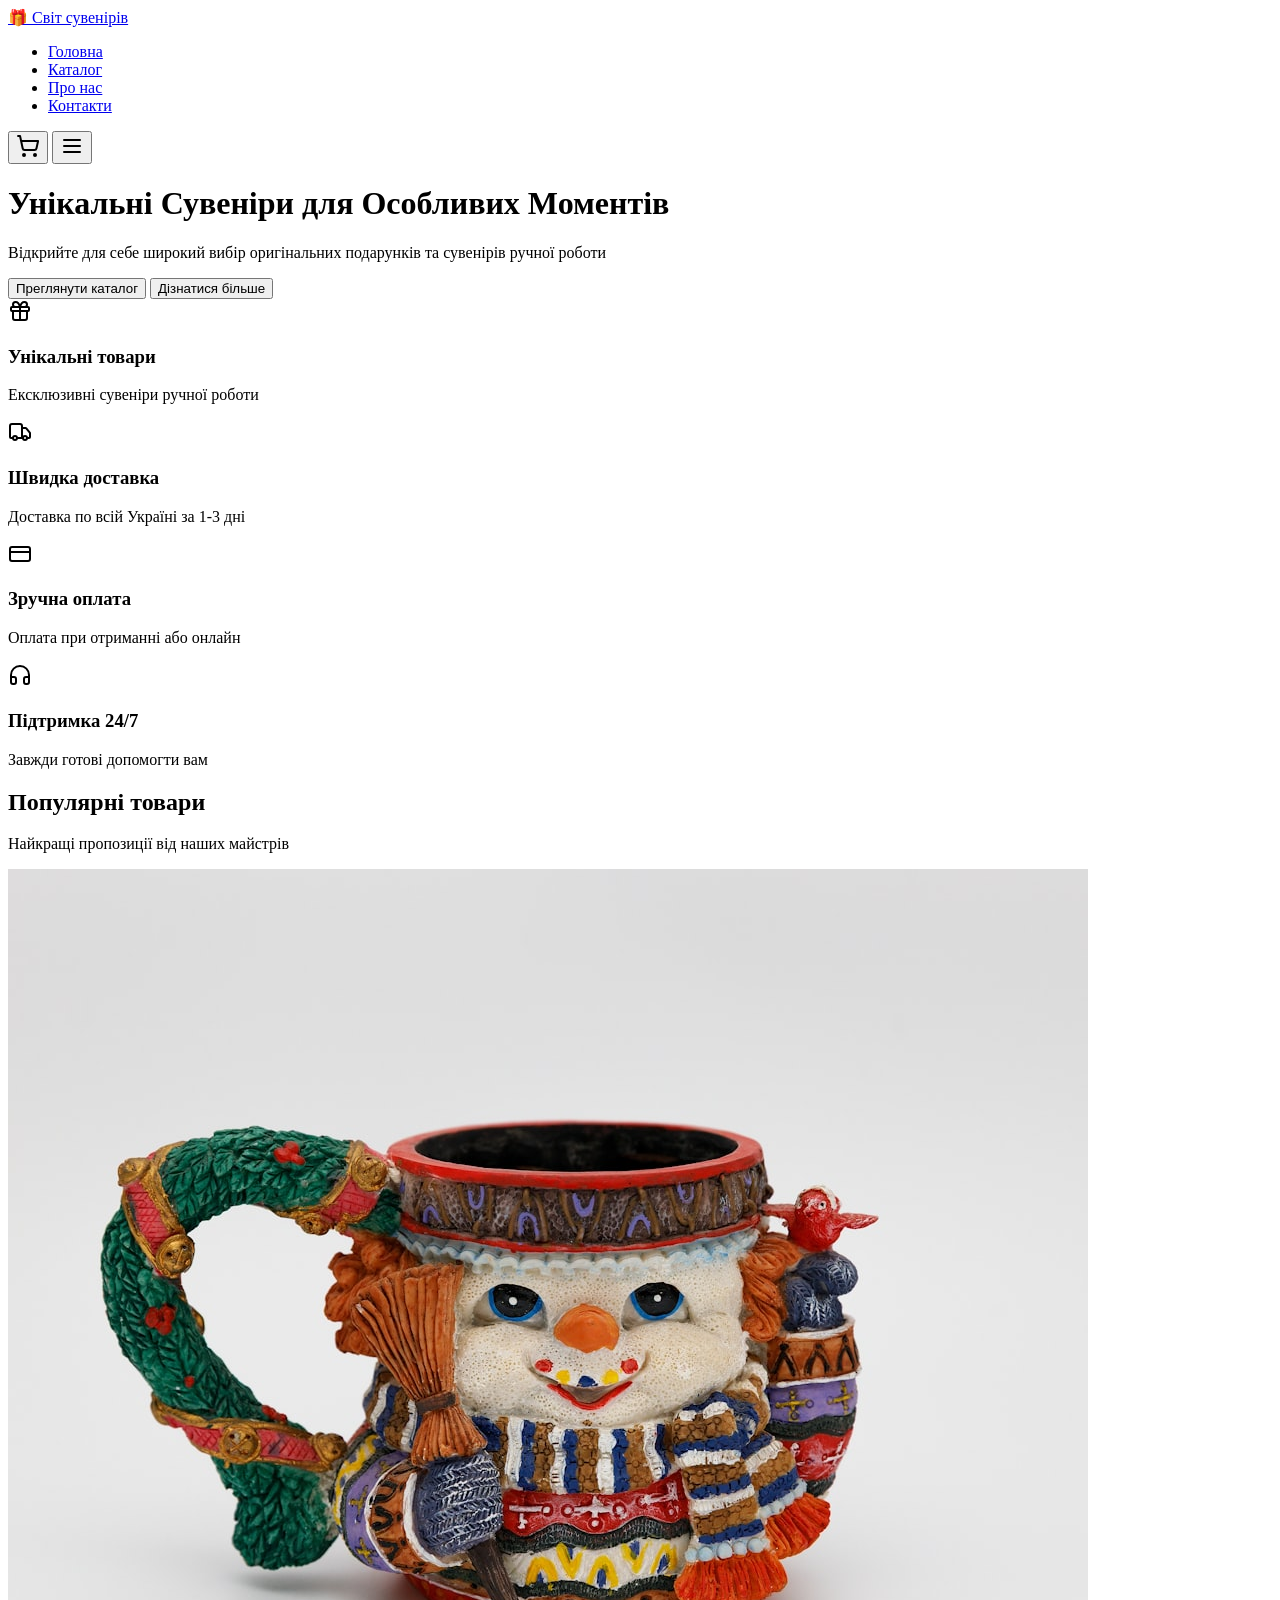
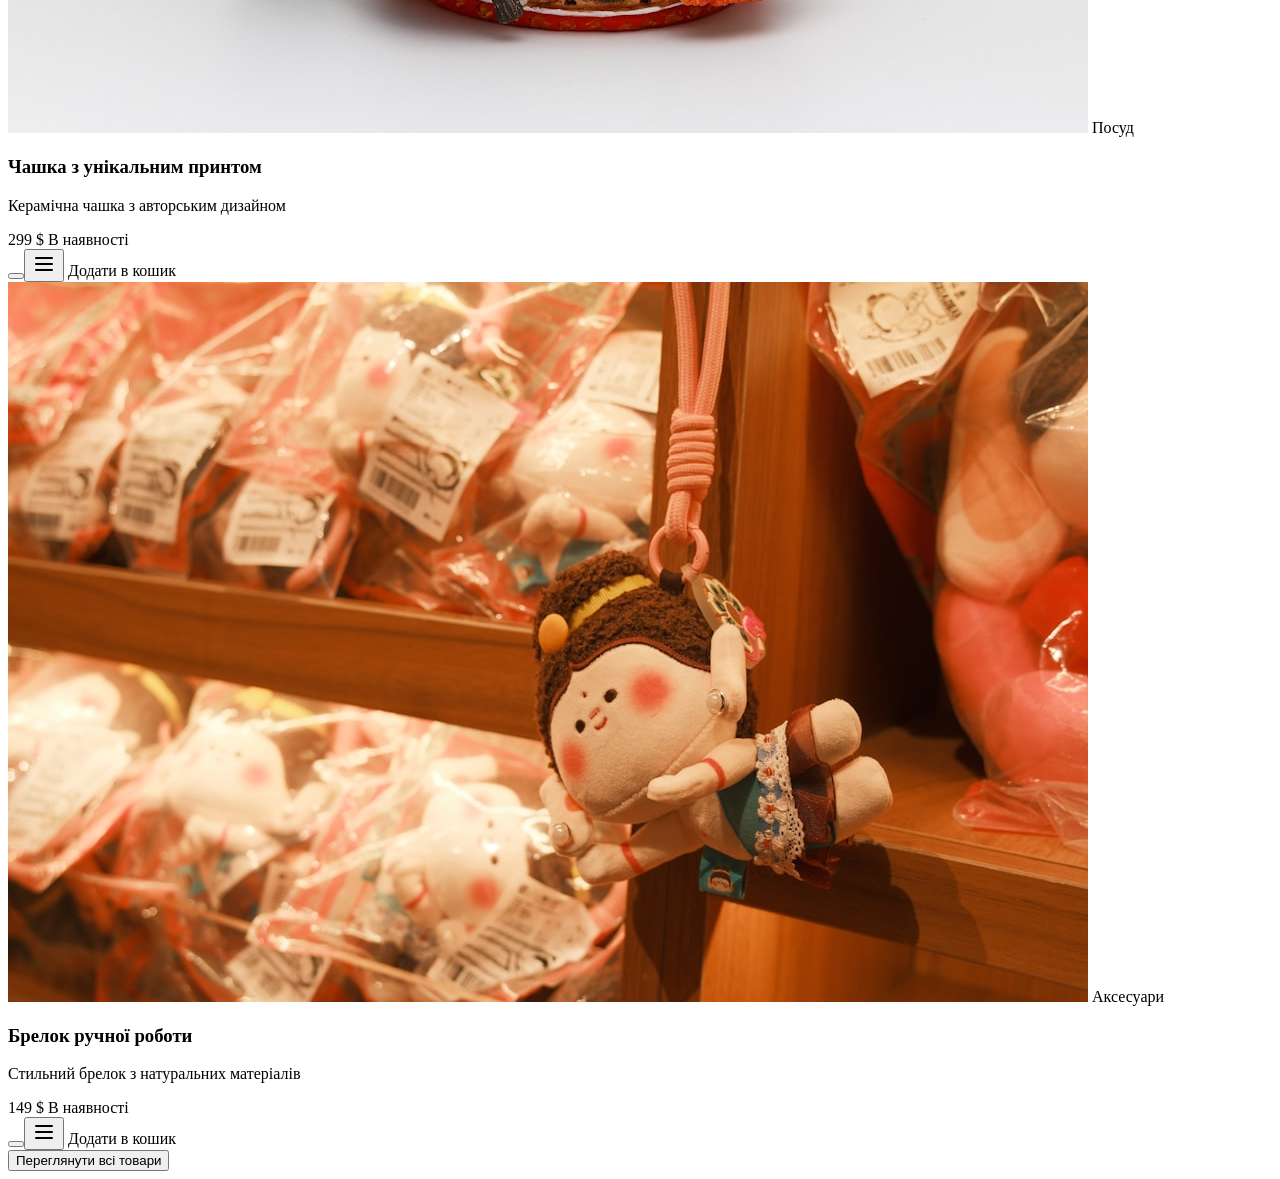
==== lesson 8/index.html @ 3c6c0dab "Add files via upload" ====
<!DOCTYPE html>
<html lang="en">
<head>
    <link rel="stylesheet" href="style/style.css">
    <meta charset="UTF-8">
    <title>Title</title>
</head>
<body>
<header class="header wrapper">
    <div class="header-top">
        <a href="#">
            <span class="logo-icon">🎁</span>
            <span class="logo-tittle">Світ сувенірів</span>
        </a>
    </div>
    <nav>
        <ul>
            <li><a href="#">Головна</a></li>
            <li><a href="#">Каталог</a></li>
            <li><a href="#">Про нас</a></li>
            <li><a href="#">Контакти</a></li>
        </ul>
    </nav>
    <div class="header-top-btn">
        <button><svg xmlns="http://www.w3.org/2000/svg" width="24" height="24" viewBox="0 0 24 24" fill="none" stroke="currentColor" stroke-width="2" stroke-linecap="round" stroke-linejoin="round" class="lucide lucide-shopping-cart h-5 w-5"><circle cx="8" cy="21" r="1"></circle><circle cx="19" cy="21" r="1"></circle><path d="M2.05 2.05h2l2.66 12.42a2 2 0 0 0 2 1.58h9.78a2 2 0 0 0 1.95-1.57l1.65-7.43H5.12"></path></svg></button>
        <button><svg xmlns="http://www.w3.org/2000/svg" width="24" height="24" viewBox="0 0 24 24" fill="none" stroke="currentColor" stroke-width="2" stroke-linecap="round" stroke-linejoin="round" class="lucide lucide-menu h-5 w-5"><line x1="4" x2="20" y1="12" y2="12"></line><line x1="4" x2="20" y1="6" y2="6"></line><line x1="4" x2="20" y1="18" y2="18"></line></svg></button>
    </div>
    <div class="header-bottom">
        <h1>Унікальні Сувеніри для Особливих Моментів</h1>
        <p>Відкрийте для себе широкий вибір оригінальних подарунків та сувенірів ручної роботи</p>
        <div class="header-bottom-btn">
            <button>Преглянути каталог</button>
            <button>Дізнатися більше</button>
        </div>
    </div>
    <main>
        <section class="advantages">
            <article>
                <svg xmlns="http://www.w3.org/2000/svg" width="24" height="24" viewBox="0 0 24 24" fill="none" stroke="currentColor" stroke-width="2" stroke-linecap="round" stroke-linejoin="round" class="lucide lucide-gift h-8 w-8 text-purple-600"><rect x="3" y="8" width="18" height="4" rx="1"></rect><path d="M12 8v13"></path><path d="M19 12v7a2 2 0 0 1-2 2H7a2 2 0 0 1-2-2v-7"></path><path d="M7.5 8a2.5 2.5 0 0 1 0-5A4.8 8 0 0 1 12 8a4.8 8 0 0 1 4.5-5 2.5 2.5 0 0 1 0 5"></path></svg>
                <h3>Унікальні товари</h3>
                <p>Ексклюзивні сувеніри ручної роботи</p>
            </article>
            <article>
                <svg xmlns="http://www.w3.org/2000/svg" width="24" height="24" viewBox="0 0 24 24" fill="none" stroke="currentColor" stroke-width="2" stroke-linecap="round" stroke-linejoin="round" class="lucide lucide-truck h-8 w-8 text-purple-600"><path d="M14 18V6a2 2 0 0 0-2-2H4a2 2 0 0 0-2 2v11a1 1 0 0 0 1 1h2"></path><path d="M15 18H9"></path><path d="M19 18h2a1 1 0 0 0 1-1v-3.65a1 1 0 0 0-.22-.624l-3.48-4.35A1 1 0 0 0 17.52 8H14"></path><circle cx="17" cy="18" r="2"></circle><circle cx="7" cy="18" r="2"></circle></svg>
                <h3>Швидка доставка</h3>
                <p>Доставка по всій Україні за 1-3 дні</p>
            </article>
            <article>
                <svg xmlns="http://www.w3.org/2000/svg" width="24" height="24" viewBox="0 0 24 24" fill="none" stroke="currentColor" stroke-width="2" stroke-linecap="round" stroke-linejoin="round" class="lucide lucide-credit-card h-8 w-8 text-purple-600"><rect width="20" height="14" x="2" y="5" rx="2"></rect><line x1="2" x2="22" y1="10" y2="10"></line></svg>
                <h3>Зручна оплата</h3>
                <p>Оплата при отриманні або онлайн</p>
            </article>
            <article>
                <svg xmlns="http://www.w3.org/2000/svg" width="24" height="24" viewBox="0 0 24 24" fill="none" stroke="currentColor" stroke-width="2" stroke-linecap="round" stroke-linejoin="round" class="lucide lucide-headphones h-8 w-8 text-purple-600"><path d="M3 14h3a2 2 0 0 1 2 2v3a2 2 0 0 1-2 2H5a2 2 0 0 1-2-2v-7a9 9 0 0 1 18 0v7a2 2 0 0 1-2 2h-1a2 2 0 0 1-2-2v-3a2 2 0 0 1 2-2h3"></path></svg>
                <h3>Підтримка 24/7</h3>
                <p>Завжди готові допомогти вам</p>
            </article>
        </section>
        <section class="catalog">
            <h2>Популярні товари</h2>
            <p>Найкращі пропозиції від наших майстрів</p>
            <div class="catalog-cards">
                <article class="card">
                    <img src="images/img1.jfif" alt="img1">
                    <span class="label">Посуд</span>
                    <h3>Чашка з унікальним принтом</h3>
                    <p>Керамічна чашка з авторським дизайном</p>
                    <div class="price">
                        <span class="cost">299 $</span>
                        <span class="instock">В наявності</span>
                    </div>
                    <button class="card-btn">
                        <button><svg xmlns="http://www.w3.org/2000/svg" width="24" height="24" viewBox="0 0 24 24" fill="none" stroke="currentColor" stroke-width="2" stroke-linecap="round" stroke-linejoin="round" class="lucide lucide-menu h-5 w-5"><line x1="4" x2="20" y1="12" y2="12"></line><line x1="4" x2="20" y1="6" y2="6"></line><line x1="4" x2="20" y1="18" y2="18"></line></svg></button>
                        <span>Додати в кошик</span>
                    </button>
                </article>
                <article class="card">
                    <img src="images/img2.jfif" alt="img1">
                    <span class="label">Аксесуари</span>
                    <h3>Брелок ручної роботи</h3>
                    <p>Стильний брелок з натуральних матеріалів</p>
                    <div class="price">
                        <span class="cost">149 $</span>
                        <span class="instock">В наявності</span>
                    </div>
                    <button class="card-btn">
                        <button><svg xmlns="http://www.w3.org/2000/svg" width="24" height="24" viewBox="0 0 24 24" fill="none" stroke="currentColor" stroke-width="2" stroke-linecap="round" stroke-linejoin="round" class="lucide lucide-menu h-5 w-5"><line x1="4" x2="20" y1="12" y2="12"></line><line x1="4" x2="20" y1="6" y2="6"></line><line x1="4" x2="20" y1="18" y2="18"></line></svg></button>
                        <span>Додати в кошик</span>
                    </button>
                </article>
            </div>
            <button>Переглянути всі товари</button>
        </section>
    </main>
</header>
</body>
</html>
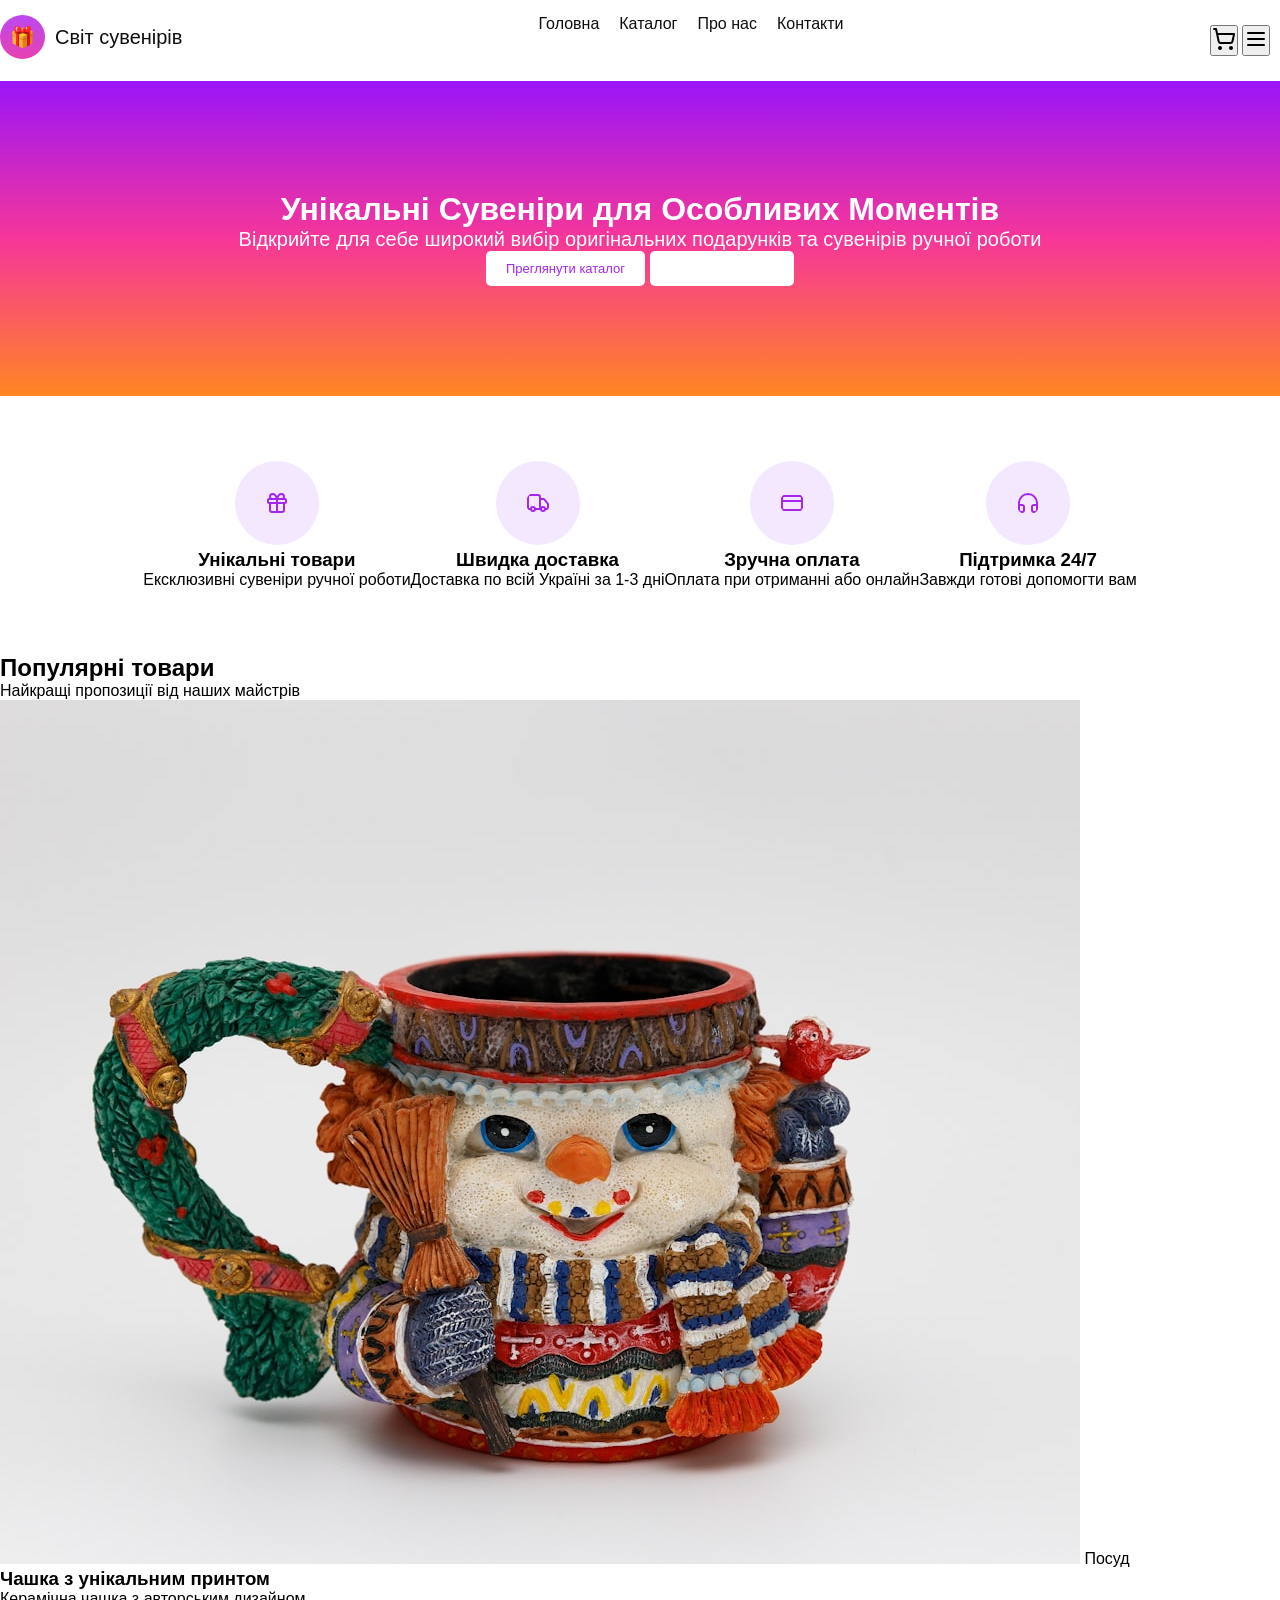
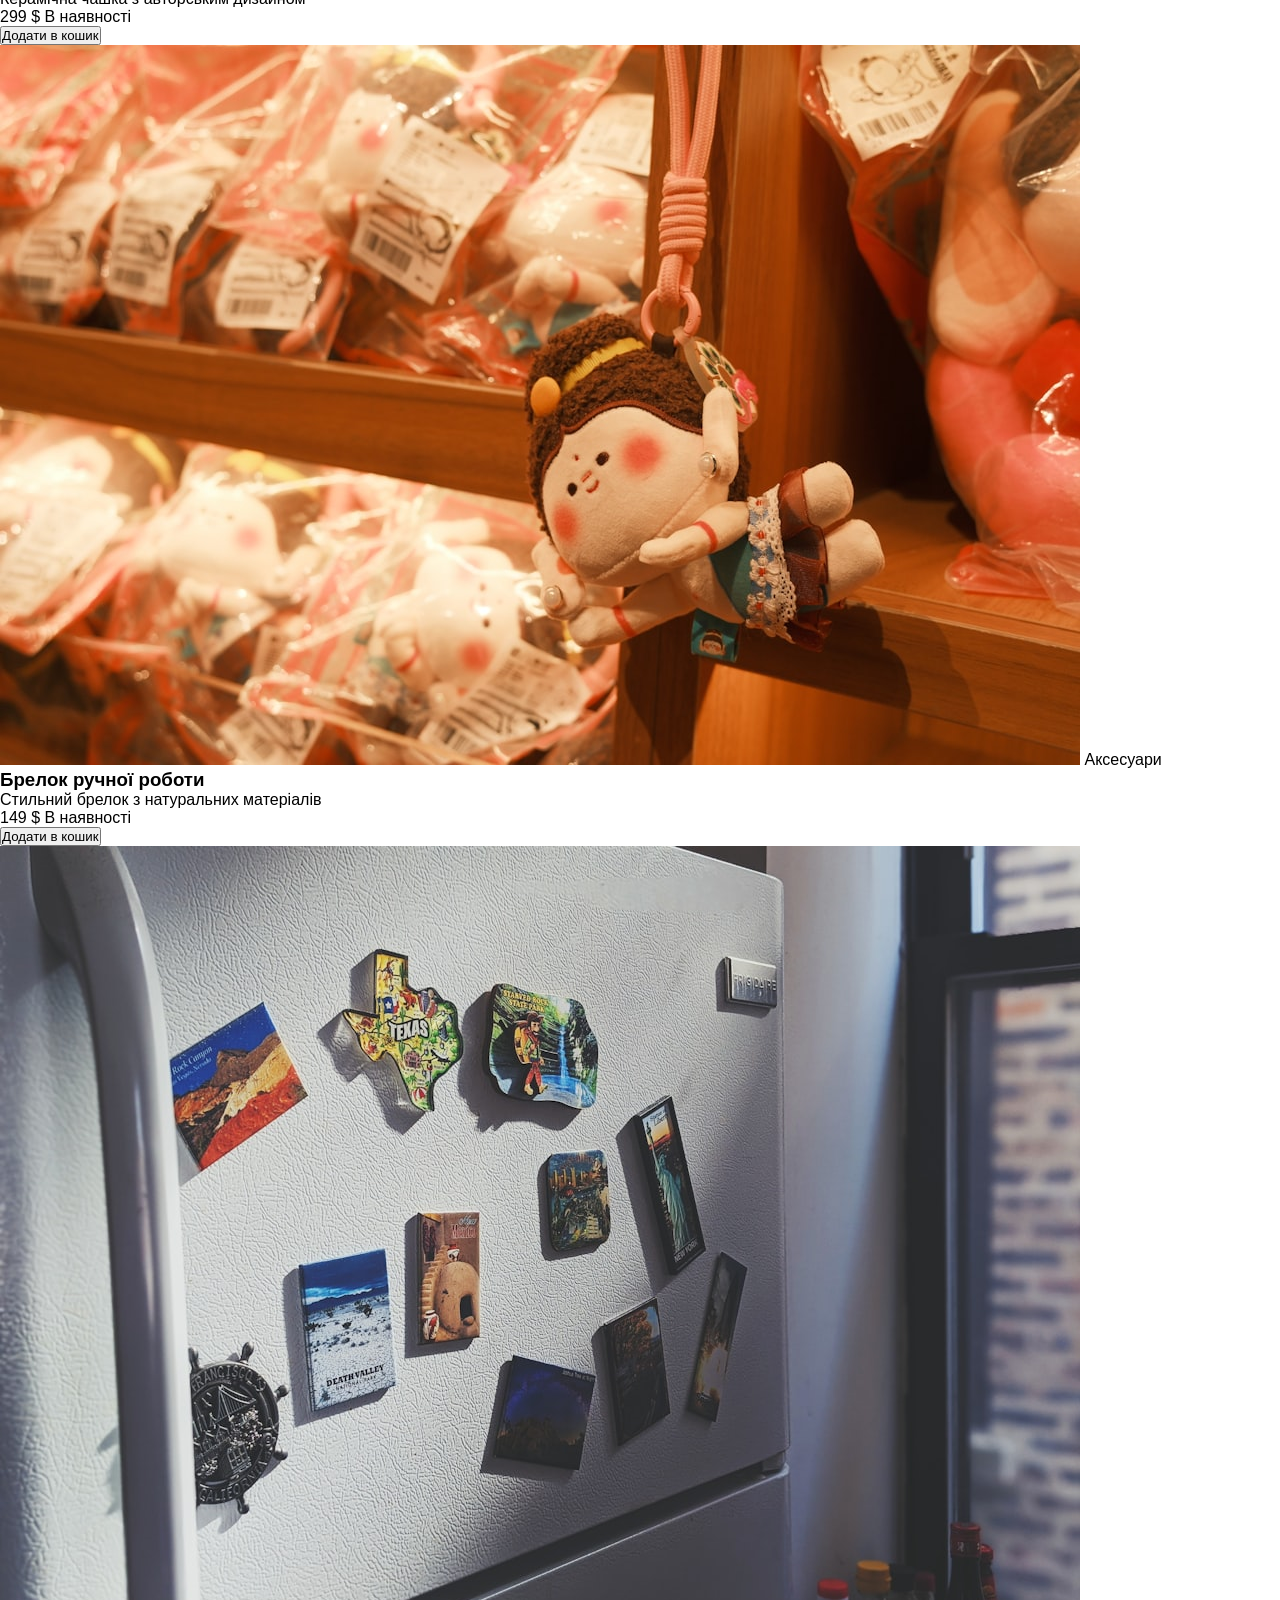
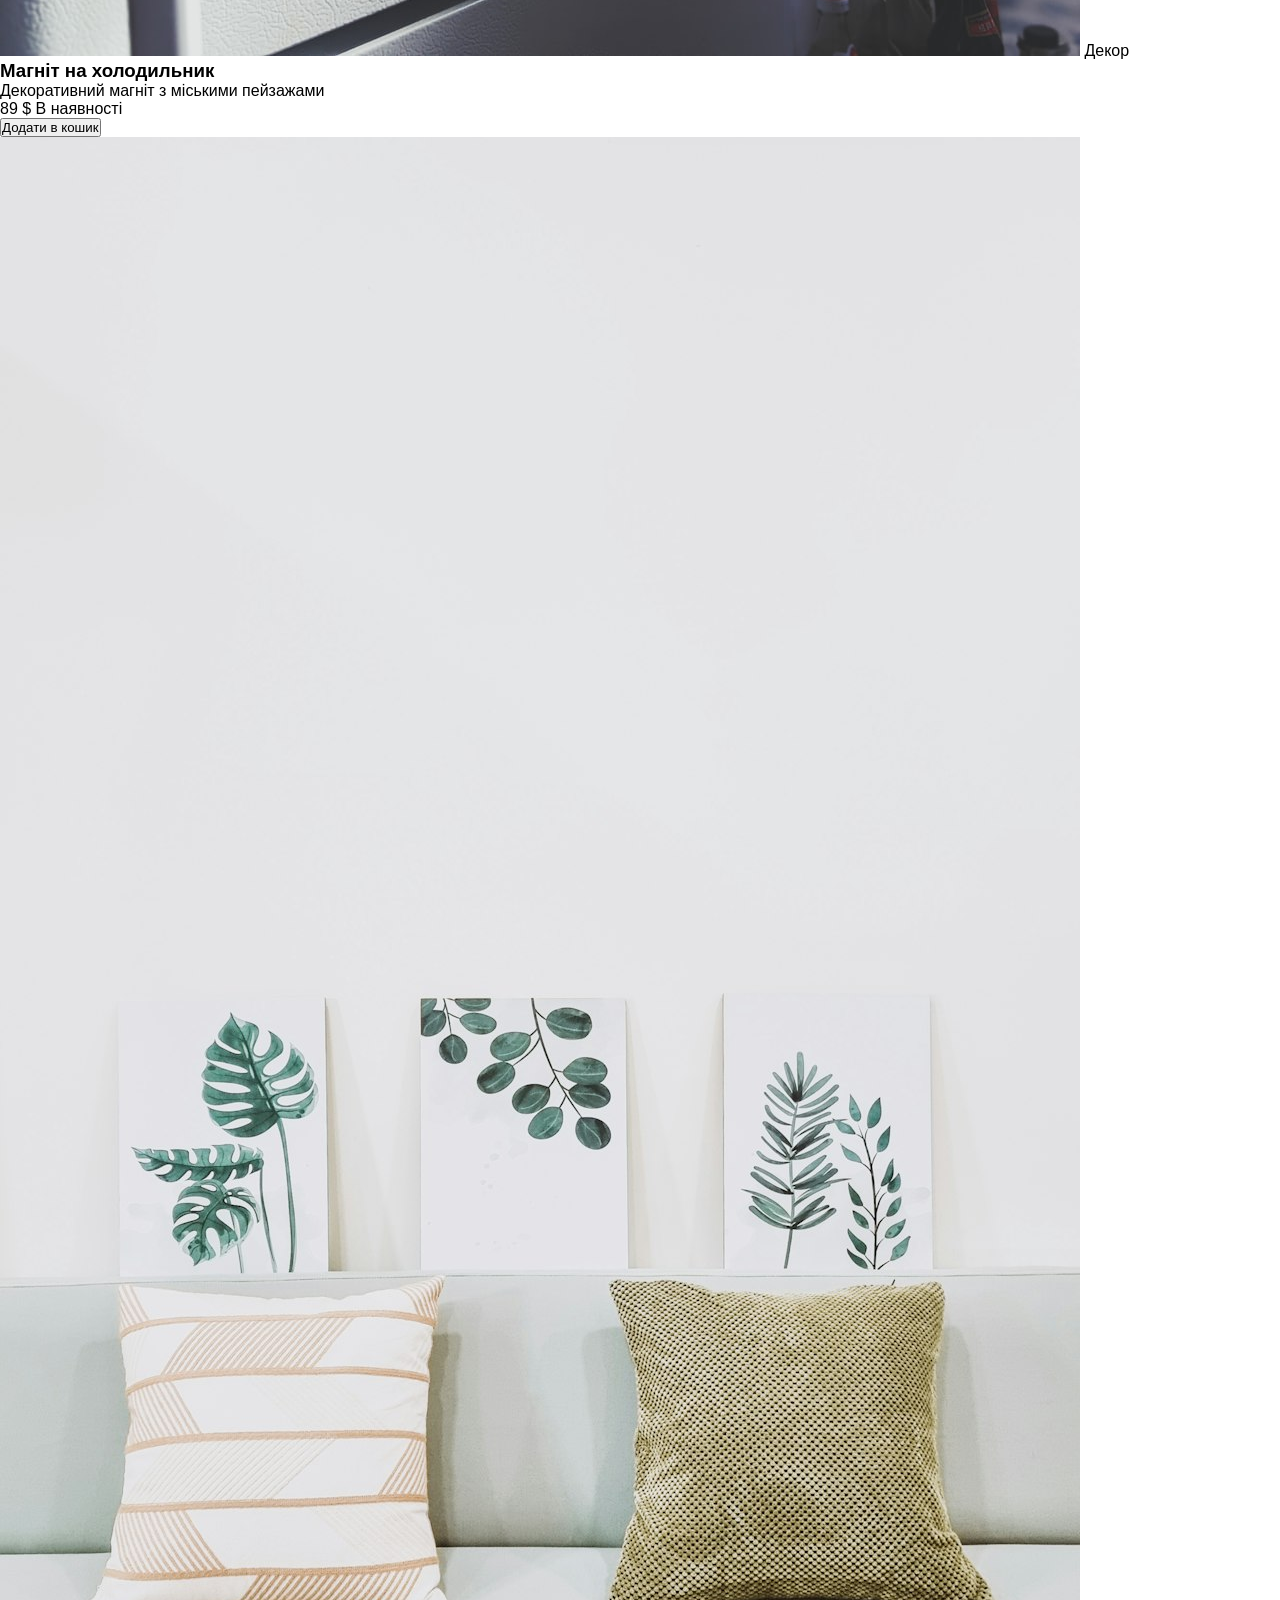
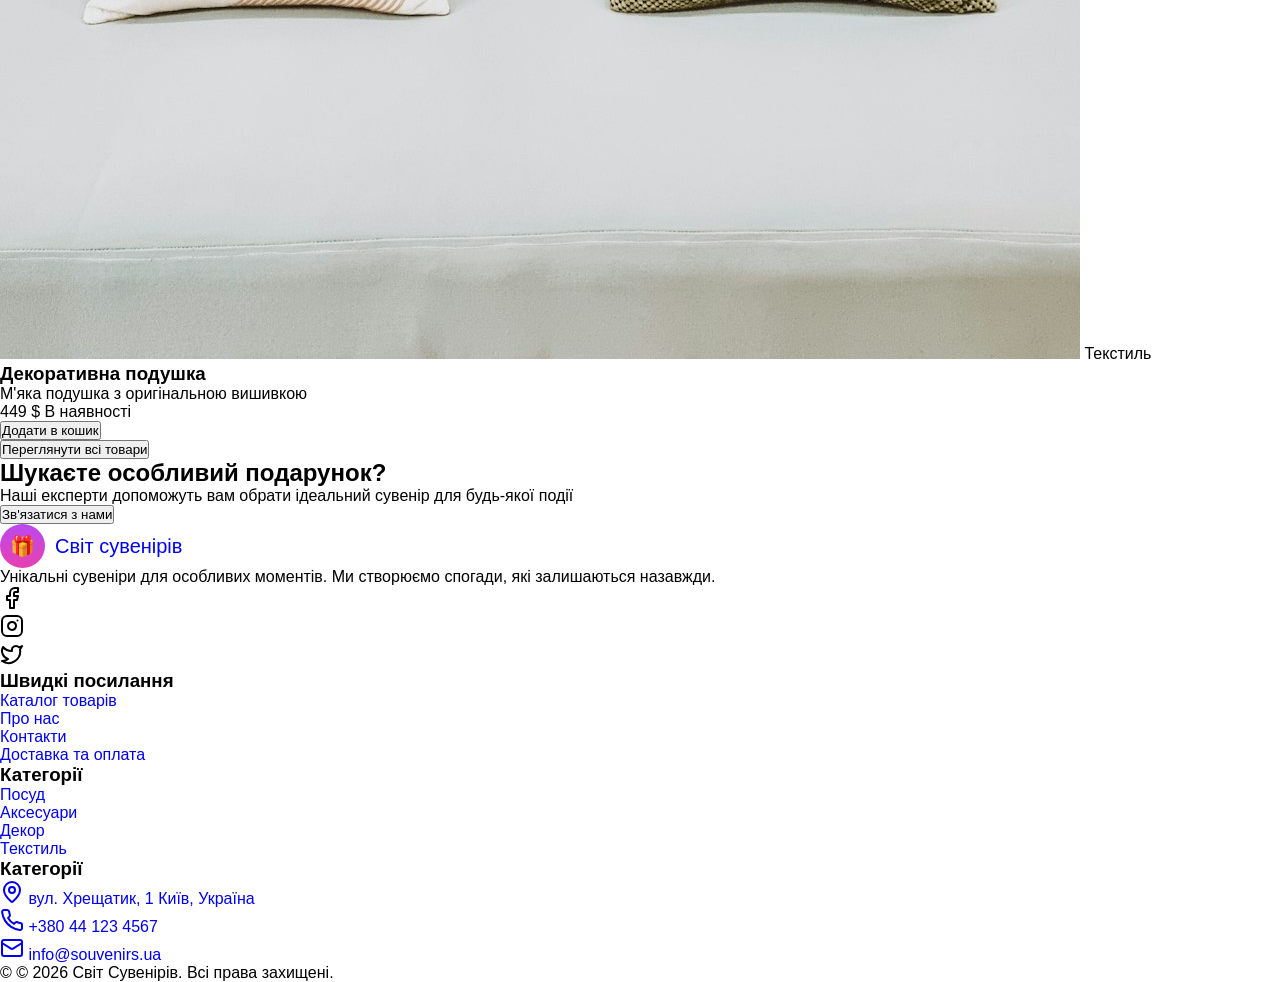
==== commit cc50f544: "Add files via upload" ====
--- a/lesson 8/index.html
+++ b/lesson 8/index.html
@@ -1,97 +1,186 @@
 <!DOCTYPE html>
 <html lang="en">
 <head>
-    <link rel="stylesheet" href="style/style.css">
+    <link href="style/style.css" rel="stylesheet" type="text/css">
     <meta charset="UTF-8">
     <title>Title</title>
 </head>
 <body>
-<header class="header wrapper">
-    <div class="header-top">
-        <a href="#">
-            <span class="logo-icon">🎁</span>
-            <span class="logo-tittle">Світ сувенірів</span>
-        </a>
-    </div>
-    <nav>
-        <ul>
-            <li><a href="#">Головна</a></li>
-            <li><a href="#">Каталог</a></li>
-            <li><a href="#">Про нас</a></li>
-            <li><a href="#">Контакти</a></li>
-        </ul>
-    </nav>
-    <div class="header-top-btn">
-        <button><svg xmlns="http://www.w3.org/2000/svg" width="24" height="24" viewBox="0 0 24 24" fill="none" stroke="currentColor" stroke-width="2" stroke-linecap="round" stroke-linejoin="round" class="lucide lucide-shopping-cart h-5 w-5"><circle cx="8" cy="21" r="1"></circle><circle cx="19" cy="21" r="1"></circle><path d="M2.05 2.05h2l2.66 12.42a2 2 0 0 0 2 1.58h9.78a2 2 0 0 0 1.95-1.57l1.65-7.43H5.12"></path></svg></button>
-        <button><svg xmlns="http://www.w3.org/2000/svg" width="24" height="24" viewBox="0 0 24 24" fill="none" stroke="currentColor" stroke-width="2" stroke-linecap="round" stroke-linejoin="round" class="lucide lucide-menu h-5 w-5"><line x1="4" x2="20" y1="12" y2="12"></line><line x1="4" x2="20" y1="6" y2="6"></line><line x1="4" x2="20" y1="18" y2="18"></line></svg></button>
+<header class="header">
+    <div class="header-top wrapper">
+        <div class="logo">
+            <a href="#">
+                <span class="logo-icon">🎁</span>
+                <span class="logo-tittle">Світ сувенірів</span>
+            </a>
+        </div>
+        <nav>
+            <ul>
+                <li><a href="#">Головна</a></li>
+                <li><a href="#">Каталог</a></li>
+                <li><a href="#">Про нас</a></li>
+                <li><a href="#">Контакти</a></li>
+            </ul>
+        </nav>
+        <div class="header-top-btn">
+            <button><svg xmlns="http://www.w3.org/2000/svg" width="24" height="24" viewBox="0 0 24 24" fill="none" stroke="currentColor" stroke-width="2" stroke-linecap="round" stroke-linejoin="round" class="lucide lucide-shopping-cart h-5 w-5"><circle cx="8" cy="21" r="1"></circle><circle cx="19" cy="21" r="1"></circle><path d="M2.05 2.05h2l2.66 12.42a2 2 0 0 0 2 1.58h9.78a2 2 0 0 0 1.95-1.57l1.65-7.43H5.12"></path></svg></button>
+            <button><svg xmlns="http://www.w3.org/2000/svg" width="24" height="24" viewBox="0 0 24 24" fill="none" stroke="currentColor" stroke-width="2" stroke-linecap="round" stroke-linejoin="round" class="lucide lucide-menu h-5 w-5"><line x1="4" x2="20" y1="12" y2="12"></line><line x1="4" x2="20" y1="6" y2="6"></line><line x1="4" x2="20" y1="18" y2="18"></line></svg></button>
+        </div>
     </div>
     <div class="header-bottom">
         <h1>Унікальні Сувеніри для Особливих Моментів</h1>
         <p>Відкрийте для себе широкий вибір оригінальних подарунків та сувенірів ручної роботи</p>
         <div class="header-bottom-btn">
             <button>Преглянути каталог</button>
-            <button>Дізнатися більше</button>
+            <button id="btn-hover">Дізнатися більше</button>
         </div>
     </div>
-    <main>
-        <section class="advantages">
-            <article>
-                <svg xmlns="http://www.w3.org/2000/svg" width="24" height="24" viewBox="0 0 24 24" fill="none" stroke="currentColor" stroke-width="2" stroke-linecap="round" stroke-linejoin="round" class="lucide lucide-gift h-8 w-8 text-purple-600"><rect x="3" y="8" width="18" height="4" rx="1"></rect><path d="M12 8v13"></path><path d="M19 12v7a2 2 0 0 1-2 2H7a2 2 0 0 1-2-2v-7"></path><path d="M7.5 8a2.5 2.5 0 0 1 0-5A4.8 8 0 0 1 12 8a4.8 8 0 0 1 4.5-5 2.5 2.5 0 0 1 0 5"></path></svg>
-                <h3>Унікальні товари</h3>
-                <p>Ексклюзивні сувеніри ручної роботи</p>
+</header>
+<main>
+    <section class="advantages">
+        <article>
+            <svg xmlns="http://www.w3.org/2000/svg" width="24" height="24" viewBox="0 0 24 24" fill="none" stroke="currentColor" stroke-width="2" stroke-linecap="round" stroke-linejoin="round" class="lucide lucide-gift h-8 w-8 text-purple-600"><rect x="3" y="8" width="18" height="4" rx="1"></rect><path d="M12 8v13"></path><path d="M19 12v7a2 2 0 0 1-2 2H7a2 2 0 0 1-2-2v-7"></path><path d="M7.5 8a2.5 2.5 0 0 1 0-5A4.8 8 0 0 1 12 8a4.8 8 0 0 1 4.5-5 2.5 2.5 0 0 1 0 5"></path></svg>
+            <h3>Унікальні товари</h3>
+            <p>Ексклюзивні сувеніри ручної роботи</p>
+        </article>
+        <article>
+            <svg xmlns="http://www.w3.org/2000/svg" width="24" height="24" viewBox="0 0 24 24" fill="none" stroke="currentColor" stroke-width="2" stroke-linecap="round" stroke-linejoin="round" class="lucide lucide-truck h-8 w-8 text-purple-600"><path d="M14 18V6a2 2 0 0 0-2-2H4a2 2 0 0 0-2 2v11a1 1 0 0 0 1 1h2"></path><path d="M15 18H9"></path><path d="M19 18h2a1 1 0 0 0 1-1v-3.65a1 1 0 0 0-.22-.624l-3.48-4.35A1 1 0 0 0 17.52 8H14"></path><circle cx="17" cy="18" r="2"></circle><circle cx="7" cy="18" r="2"></circle></svg>
+            <h3>Швидка доставка</h3>
+            <p>Доставка по всій Україні за 1-3 дні</p>
+        </article>
+        <article>
+            <svg xmlns="http://www.w3.org/2000/svg" width="24" height="24" viewBox="0 0 24 24" fill="none" stroke="currentColor" stroke-width="2" stroke-linecap="round" stroke-linejoin="round" class="lucide lucide-credit-card h-8 w-8 text-purple-600"><rect width="20" height="14" x="2" y="5" rx="2"></rect><line x1="2" x2="22" y1="10" y2="10"></line></svg>
+            <h3>Зручна оплата</h3>
+            <p>Оплата при отриманні або онлайн</p>
+        </article>
+        <article>
+            <svg xmlns="http://www.w3.org/2000/svg" width="24" height="24" viewBox="0 0 24 24" fill="none" stroke="currentColor" stroke-width="2" stroke-linecap="round" stroke-linejoin="round" class="lucide lucide-headphones h-8 w-8 text-purple-600"><path d="M3 14h3a2 2 0 0 1 2 2v3a2 2 0 0 1-2 2H5a2 2 0 0 1-2-2v-7a9 9 0 0 1 18 0v7a2 2 0 0 1-2 2h-1a2 2 0 0 1-2-2v-3a2 2 0 0 1 2-2h3"></path></svg>
+            <h3>Підтримка 24/7</h3>
+            <p>Завжди готові допомогти вам</p>
+        </article>
+    </section>
+    <section class="catalog">
+        <h2>Популярні товари</h2>
+        <p>Найкращі пропозиції від наших майстрів</p>
+        <div class="catalog-cards">
+            <article class="card">
+                <img src="images/img1.jfif" alt="img1">
+                <span class="label">Посуд</span>
+                <h3>Чашка з унікальним принтом</h3>
+                <p>Керамічна чашка з авторським дизайном</p>
+                <div class="price">
+                    <span class="cost">299 $</span>
+                    <span class="instock">В наявності</span>
+                </div>
+                <button class="card-btn">
+                    <span>Додати в кошик</span>
+                </button>
             </article>
-            <article>
-                <svg xmlns="http://www.w3.org/2000/svg" width="24" height="24" viewBox="0 0 24 24" fill="none" stroke="currentColor" stroke-width="2" stroke-linecap="round" stroke-linejoin="round" class="lucide lucide-truck h-8 w-8 text-purple-600"><path d="M14 18V6a2 2 0 0 0-2-2H4a2 2 0 0 0-2 2v11a1 1 0 0 0 1 1h2"></path><path d="M15 18H9"></path><path d="M19 18h2a1 1 0 0 0 1-1v-3.65a1 1 0 0 0-.22-.624l-3.48-4.35A1 1 0 0 0 17.52 8H14"></path><circle cx="17" cy="18" r="2"></circle><circle cx="7" cy="18" r="2"></circle></svg>
-                <h3>Швидка доставка</h3>
-                <p>Доставка по всій Україні за 1-3 дні</p>
+            <article class="card">
+                <img src="images/img2.jfif" alt="img1">
+                <span class="label">Аксесуари</span>
+                <h3>Брелок ручної роботи</h3>
+                <p>Стильний брелок з натуральних матеріалів</p>
+                <div class="price">
+                    <span class="cost">149 $</span>
+                    <span class="instock">В наявності</span>
+                </div>
+                <button class="card-btn">
+                    <span>Додати в кошик</span>
+                </button>
             </article>
-            <article>
-                <svg xmlns="http://www.w3.org/2000/svg" width="24" height="24" viewBox="0 0 24 24" fill="none" stroke="currentColor" stroke-width="2" stroke-linecap="round" stroke-linejoin="round" class="lucide lucide-credit-card h-8 w-8 text-purple-600"><rect width="20" height="14" x="2" y="5" rx="2"></rect><line x1="2" x2="22" y1="10" y2="10"></line></svg>
-                <h3>Зручна оплата</h3>
-                <p>Оплата при отриманні або онлайн</p>
+            <article class="card">
+                <img src="images/img3.jfif" alt="img1">
+                <span class="label">Декор</span>
+                <h3>Магніт на холодильник</h3>
+                <p>Декоративний магніт з міськими пейзажами</p>
+                <div class="price">
+                    <span class="cost">89 $</span>
+                    <span class="instock">В наявності</span>
+                </div>
+                <button class="card-btn">
+                    <span>Додати в кошик</span>
+                </button>
             </article>
-            <article>
-                <svg xmlns="http://www.w3.org/2000/svg" width="24" height="24" viewBox="0 0 24 24" fill="none" stroke="currentColor" stroke-width="2" stroke-linecap="round" stroke-linejoin="round" class="lucide lucide-headphones h-8 w-8 text-purple-600"><path d="M3 14h3a2 2 0 0 1 2 2v3a2 2 0 0 1-2 2H5a2 2 0 0 1-2-2v-7a9 9 0 0 1 18 0v7a2 2 0 0 1-2 2h-1a2 2 0 0 1-2-2v-3a2 2 0 0 1 2-2h3"></path></svg>
-                <h3>Підтримка 24/7</h3>
-                <p>Завжди готові допомогти вам</p>
+            <article class="card">
+                <img src="images/img4.jfif" alt="img1">
+                <span class="label">Текстиль</span>
+                <h3>Декоративна подушка</h3>
+                <p>М'яка подушка з оригінальною вишивкою</p>
+                <div class="price">
+                    <span class="cost">449 $</span>
+                    <span class="instock">В наявності</span>
+                </div>
+                <button class="card-btn">
+                    <span>Додати в кошик</span>
+                </button>
             </article>
-        </section>
-        <section class="catalog">
-            <h2>Популярні товари</h2>
-            <p>Найкращі пропозиції від наших майстрів</p>
-            <div class="catalog-cards">
-                <article class="card">
-                    <img src="images/img1.jfif" alt="img1">
-                    <span class="label">Посуд</span>
-                    <h3>Чашка з унікальним принтом</h3>
-                    <p>Керамічна чашка з авторським дизайном</p>
-                    <div class="price">
-                        <span class="cost">299 $</span>
-                        <span class="instock">В наявності</span>
-                    </div>
-                    <button class="card-btn">
-                        <button><svg xmlns="http://www.w3.org/2000/svg" width="24" height="24" viewBox="0 0 24 24" fill="none" stroke="currentColor" stroke-width="2" stroke-linecap="round" stroke-linejoin="round" class="lucide lucide-menu h-5 w-5"><line x1="4" x2="20" y1="12" y2="12"></line><line x1="4" x2="20" y1="6" y2="6"></line><line x1="4" x2="20" y1="18" y2="18"></line></svg></button>
-                        <span>Додати в кошик</span>
-                    </button>
-                </article>
-                <article class="card">
-                    <img src="images/img2.jfif" alt="img1">
-                    <span class="label">Аксесуари</span>
-                    <h3>Брелок ручної роботи</h3>
-                    <p>Стильний брелок з натуральних матеріалів</p>
-                    <div class="price">
-                        <span class="cost">149 $</span>
-                        <span class="instock">В наявності</span>
-                    </div>
-                    <button class="card-btn">
-                        <button><svg xmlns="http://www.w3.org/2000/svg" width="24" height="24" viewBox="0 0 24 24" fill="none" stroke="currentColor" stroke-width="2" stroke-linecap="round" stroke-linejoin="round" class="lucide lucide-menu h-5 w-5"><line x1="4" x2="20" y1="12" y2="12"></line><line x1="4" x2="20" y1="6" y2="6"></line><line x1="4" x2="20" y1="18" y2="18"></line></svg></button>
-                        <span>Додати в кошик</span>
-                    </button>
-                </article>
+        </div>
+        <button>Переглянути всі товари</button>
+    </section>
+    <section class="send">
+        <h2>Шукаєте особливий подарунок?</h2>
+        <p>Наші експерти допоможуть вам обрати ідеальний сувенір для будь-якої події</p>
+        <button>Зв'язатися з нами</button>
+    </section>
+</main>
+<footer>
+    <div class="footer-top">
+        <article class="column">
+            <div class="logo">
+                <a href="#">
+                    <span class="logo-icon">🎁</span>
+                    <span class="logo-tittle">Світ сувенірів</span>
+                </a>
             </div>
-            <button>Переглянути всі товари</button>
-        </section>
-    </main>
-</header>
+            <p>Унікальні сувеніри для особливих моментів. Ми створюємо спогади, які залишаються назавжди.</p>
+            <div class="footer-social">
+                <ul>
+                    <li><svg xmlns="http://www.w3.org/2000/svg" width="24" height="24" viewBox="0 0 24 24" fill="none" stroke="currentColor" stroke-width="2" stroke-linecap="round" stroke-linejoin="round" class="lucide lucide-facebook h-5 w-5"><path d="M18 2h-3a5 5 0 0 0-5 5v3H7v4h3v8h4v-8h3l1-4h-4V7a1 1 0 0 1 1-1h3z"></path></svg></li>
+                    <li><svg xmlns="http://www.w3.org/2000/svg" width="24" height="24" viewBox="0 0 24 24" fill="none" stroke="currentColor" stroke-width="2" stroke-linecap="round" stroke-linejoin="round" class="lucide lucide-instagram h-5 w-5"><rect width="20" height="20" x="2" y="2" rx="5" ry="5"></rect><path d="M16 11.37A4 4 0 1 1 12.63 8 4 4 0 0 1 16 11.37z"></path><line x1="17.5" x2="17.51" y1="6.5" y2="6.5"></line></svg></li>
+                    <li><svg xmlns="http://www.w3.org/2000/svg" width="24" height="24" viewBox="0 0 24 24" fill="none" stroke="currentColor" stroke-width="2" stroke-linecap="round" stroke-linejoin="round" class="lucide lucide-twitter h-5 w-5"><path d="M22 4s-.7 2.1-2 3.4c1.6 10-9.4 17.3-18 11.6 2.2.1 4.4-.6 6-2C3 15.5.5 9.6 3 5c2.2 2.6 5.6 4.1 9 4-.9-4.2 4-6.6 7-3.8 1.1 0 3-1.2 3-1.2z"></path></svg></li>
+                </ul>
+            </div>
+        </article>
+        <article class="column">
+            <h3>Швидкі посилання</h3>
+            <ul>
+                <li><a href="#">Каталог товарів</a></li>
+                <li><a href="#">Про нас</a></li>
+                <li><a href="#">Контакти</a></li>
+                <li><a href="#">Доставка та оплата</a></li>
+            </ul>
+        </article>
+        <article class="column">
+            <h3>Категорії</h3>
+            <ul>
+                <li><a href="#">Посуд</a></li>
+                <li><a href="#">Аксесуари</a></li>
+                <li><a href="#">Декор</a></li>
+                <li><a href="#">Текстиль</a></li>
+            </ul>
+        </article>
+        <article class="column">
+            <h3>Категорії</h3>
+            <ul>
+                <li><a href="#">
+                    <span><svg xmlns="http://www.w3.org/2000/svg" width="24" height="24" viewBox="0 0 24 24" fill="none" stroke="currentColor" stroke-width="2" stroke-linecap="round" stroke-linejoin="round" class="lucide lucide-map-pin h-5 w-5 flex-shrink-0 mt-0.5"><path d="M20 10c0 4.993-5.539 10.193-7.399 11.799a1 1 0 0 1-1.202 0C9.539 20.193 4 14.993 4 10a8 8 0 0 1 16 0"></path><circle cx="12" cy="10" r="3"></circle></svg></span>
+                    <span>вул. Хрещатик, 1 Київ, Україна</span>
+                </a></li>
+                <li><a href="tel:+380 44 123 4567">
+                    <span><svg xmlns="http://www.w3.org/2000/svg" width="24" height="24" viewBox="0 0 24 24" fill="none" stroke="currentColor" stroke-width="2" stroke-linecap="round" stroke-linejoin="round" class="lucide lucide-phone h-5 w-5 flex-shrink-0"><path d="M22 16.92v3a2 2 0 0 1-2.18 2 19.79 19.79 0 0 1-8.63-3.07 19.5 19.5 0 0 1-6-6 19.79 19.79 0 0 1-3.07-8.67A2 2 0 0 1 4.11 2h3a2 2 0 0 1 2 1.72 12.84 12.84 0 0 0 .7 2.81 2 2 0 0 1-.45 2.11L8.09 9.91a16 16 0 0 0 6 6l1.27-1.27a2 2 0 0 1 2.11-.45 12.84 12.84 0 0 0 2.81.7A2 2 0 0 1 22 16.92z"></path></svg></span>
+                    <span>+380 44 123 4567</span>
+                </a></li>
+                <li><a href="#">
+                    <span><svg xmlns="http://www.w3.org/2000/svg" width="24" height="24" viewBox="0 0 24 24" fill="none" stroke="currentColor" stroke-width="2" stroke-linecap="round" stroke-linejoin="round" class="lucide lucide-mail h-5 w-5 flex-shrink-0"><rect width="20" height="16" x="2" y="4" rx="2"></rect><path d="m22 7-8.97 5.7a1.94 1.94 0 0 1-2.06 0L2 7"></path></svg></span>
+                    <span>info@souvenirs.ua</span>
+                </a></li>
+            </ul>
+        </article>
+    </div>
+    <div class="footer-bottom">
+        <p>&copy; © 2026 Світ Сувенірів. Всі права захищені.</p>
+    </div>
+</footer>
 </body>
 </html>
--- a/lesson 8/style/style.css
+++ b/lesson 8/style/style.css
@@ -0,0 +1,106 @@
+*{
+    list-style: none;
+    margin: 0;
+    padding: 0;
+    text-decoration: none;
+    font-family: 'Segoe UI', Tahoma, Geneva, Verdana, sans-serif;
+}
+
+.wrapper{
+    max-width: 1400px;
+    margin: 0 auto;
+}
+
+.header-top{
+    display: flex;
+    justify-content: space-between;
+    padding: 15px 0;
+}
+
+header a{
+    color: #0f0f0f;
+}
+
+.logo a{
+    display: flex;
+    align-items: center;
+    column-gap: 10px;
+    font-size: 20px;
+}
+
+.logo-icon{
+    background: linear-gradient(#ba49f0, #e840b0);
+    padding: 10px;
+    border-radius: 50%;
+}
+
+.logo-tittle{
+    font-weight: 400;
+}
+
+nav ul{
+    display: flex;
+    column-gap: 20px;
+}
+
+nav ul li a:hover{
+    color: #ba49f0;
+}
+
+.header-top-btn{
+    border: none;
+    padding: 10px;
+    background: transparent;
+    border-radius: 5px;
+}
+
+.header-bottom{
+    display: flex;
+    flex-direction: column;
+    align-items: center;
+    padding: 110px 0;
+    color: #ffffff;
+    background: linear-gradient(#9a15f9, #f63699, #ff8623);
+}
+
+.header-bottom p{
+    font-size: 20px;
+    width: 770%;
+    text-align: center;
+    font-weight: 400;
+}
+
+.header-bottom-btn button{
+    border: none;
+    background: #fff;
+    padding: 10px 20px;
+    border-radius: 5px;
+    font-size: 13px;
+    color: #a527ed;
+    font-weight: 500;
+}
+
+#btn-hover{
+    color: transparent;
+}
+
+#btn-hover:hover{
+    background: transparent;
+    outline: 1px solid #fff;
+    color: #0f0f0f;
+}
+
+.advantages{
+    display: flex;
+    justify-content: center;
+    padding: 65px 0;
+    text-align: center;
+}
+
+.advantages article svg{
+    background: #f4e8ff;
+    padding: 30px;
+    border-radius: 50%;
+    color: #a527ed;
+}
+
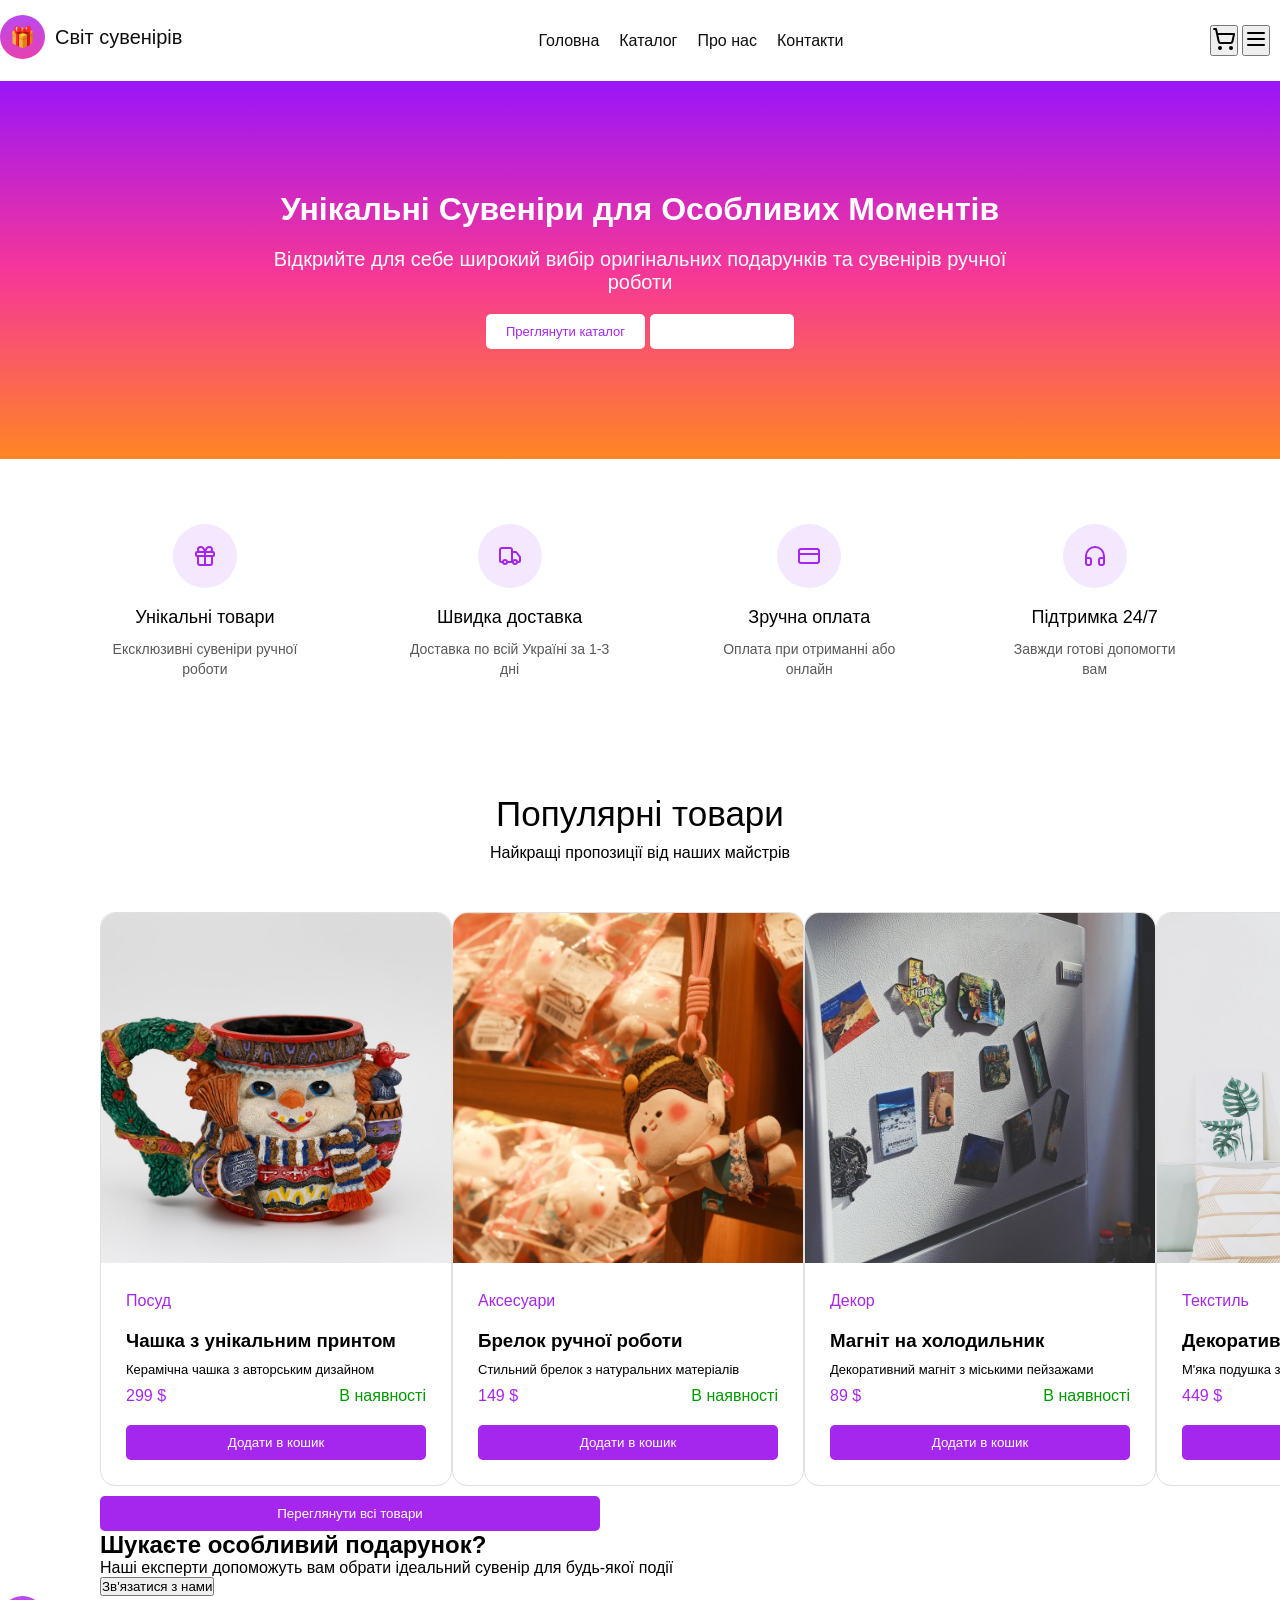
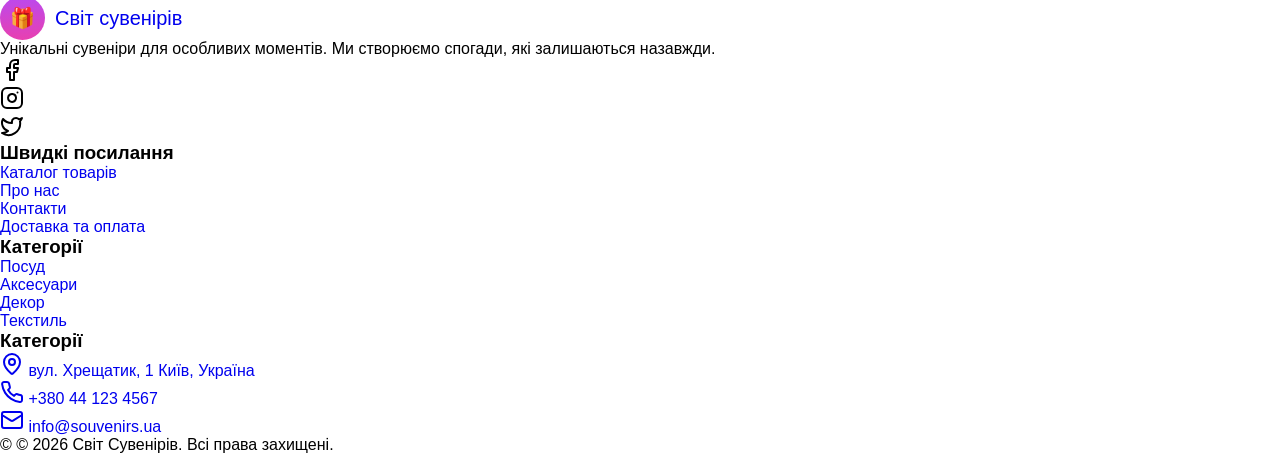
==== commit 63be4f21: "Add files via upload" ====
--- a/lesson 8/index.html
+++ b/lesson 8/index.html
@@ -39,84 +39,94 @@
 <main>
     <section class="advantages">
         <article>
-            <svg xmlns="http://www.w3.org/2000/svg" width="24" height="24" viewBox="0 0 24 24" fill="none" stroke="currentColor" stroke-width="2" stroke-linecap="round" stroke-linejoin="round" class="lucide lucide-gift h-8 w-8 text-purple-600"><rect x="3" y="8" width="18" height="4" rx="1"></rect><path d="M12 8v13"></path><path d="M19 12v7a2 2 0 0 1-2 2H7a2 2 0 0 1-2-2v-7"></path><path d="M7.5 8a2.5 2.5 0 0 1 0-5A4.8 8 0 0 1 12 8a4.8 8 0 0 1 4.5-5 2.5 2.5 0 0 1 0 5"></path></svg>
+            <span><svg xmlns="http://www.w3.org/2000/svg" width="24" height="24" viewBox="0 0 24 24" fill="none" stroke="currentColor" stroke-width="2" stroke-linecap="round" stroke-linejoin="round" class="lucide lucide-gift h-8 w-8 text-purple-600"><rect x="3" y="8" width="18" height="4" rx="1"></rect><path d="M12 8v13"></path><path d="M19 12v7a2 2 0 0 1-2 2H7a2 2 0 0 1-2-2v-7"></path><path d="M7.5 8a2.5 2.5 0 0 1 0-5A4.8 8 0 0 1 12 8a4.8 8 0 0 1 4.5-5 2.5 2.5 0 0 1 0 5"></path></svg></span>
             <h3>Унікальні товари</h3>
             <p>Ексклюзивні сувеніри ручної роботи</p>
         </article>
         <article>
-            <svg xmlns="http://www.w3.org/2000/svg" width="24" height="24" viewBox="0 0 24 24" fill="none" stroke="currentColor" stroke-width="2" stroke-linecap="round" stroke-linejoin="round" class="lucide lucide-truck h-8 w-8 text-purple-600"><path d="M14 18V6a2 2 0 0 0-2-2H4a2 2 0 0 0-2 2v11a1 1 0 0 0 1 1h2"></path><path d="M15 18H9"></path><path d="M19 18h2a1 1 0 0 0 1-1v-3.65a1 1 0 0 0-.22-.624l-3.48-4.35A1 1 0 0 0 17.52 8H14"></path><circle cx="17" cy="18" r="2"></circle><circle cx="7" cy="18" r="2"></circle></svg>
+            <span><svg xmlns="http://www.w3.org/2000/svg" width="24" height="24" viewBox="0 0 24 24" fill="none" stroke="currentColor" stroke-width="2" stroke-linecap="round" stroke-linejoin="round" class="lucide lucide-truck h-8 w-8 text-purple-600"><path d="M14 18V6a2 2 0 0 0-2-2H4a2 2 0 0 0-2 2v11a1 1 0 0 0 1 1h2"></path><path d="M15 18H9"></path><path d="M19 18h2a1 1 0 0 0 1-1v-3.65a1 1 0 0 0-.22-.624l-3.48-4.35A1 1 0 0 0 17.52 8H14"></path><circle cx="17" cy="18" r="2"></circle><circle cx="7" cy="18" r="2"></circle></svg></span>
             <h3>Швидка доставка</h3>
             <p>Доставка по всій Україні за 1-3 дні</p>
         </article>
         <article>
-            <svg xmlns="http://www.w3.org/2000/svg" width="24" height="24" viewBox="0 0 24 24" fill="none" stroke="currentColor" stroke-width="2" stroke-linecap="round" stroke-linejoin="round" class="lucide lucide-credit-card h-8 w-8 text-purple-600"><rect width="20" height="14" x="2" y="5" rx="2"></rect><line x1="2" x2="22" y1="10" y2="10"></line></svg>
+            <span><svg xmlns="http://www.w3.org/2000/svg" width="24" height="24" viewBox="0 0 24 24" fill="none" stroke="currentColor" stroke-width="2" stroke-linecap="round" stroke-linejoin="round" class="lucide lucide-credit-card h-8 w-8 text-purple-600"><rect width="20" height="14" x="2" y="5" rx="2"></rect><line x1="2" x2="22" y1="10" y2="10"></line></svg></span>
             <h3>Зручна оплата</h3>
             <p>Оплата при отриманні або онлайн</p>
         </article>
         <article>
-            <svg xmlns="http://www.w3.org/2000/svg" width="24" height="24" viewBox="0 0 24 24" fill="none" stroke="currentColor" stroke-width="2" stroke-linecap="round" stroke-linejoin="round" class="lucide lucide-headphones h-8 w-8 text-purple-600"><path d="M3 14h3a2 2 0 0 1 2 2v3a2 2 0 0 1-2 2H5a2 2 0 0 1-2-2v-7a9 9 0 0 1 18 0v7a2 2 0 0 1-2 2h-1a2 2 0 0 1-2-2v-3a2 2 0 0 1 2-2h3"></path></svg>
+            <span><svg xmlns="http://www.w3.org/2000/svg" width="24" height="24" viewBox="0 0 24 24" fill="none" stroke="currentColor" stroke-width="2" stroke-linecap="round" stroke-linejoin="round" class="lucide lucide-headphones h-8 w-8 text-purple-600"><path d="M3 14h3a2 2 0 0 1 2 2v3a2 2 0 0 1-2 2H5a2 2 0 0 1-2-2v-7a9 9 0 0 1 18 0v7a2 2 0 0 1-2 2h-1a2 2 0 0 1-2-2v-3a2 2 0 0 1 2-2h3"></path></svg></span>
             <h3>Підтримка 24/7</h3>
             <p>Завжди готові допомогти вам</p>
         </article>
     </section>
-    <section class="catalog">
-        <h2>Популярні товари</h2>
-        <p>Найкращі пропозиції від наших майстрів</p>
+    <section class="catalog wrapper">
+        <div class="catalog-top">
+            <h2>Популярні товари</h2>
+            <p>Найкращі пропозиції від наших майстрів</p>
+        </div>
         <div class="catalog-cards">
             <article class="card">
                 <img src="images/img1.jfif" alt="img1">
-                <span class="label">Посуд</span>
-                <h3>Чашка з унікальним принтом</h3>
-                <p>Керамічна чашка з авторським дизайном</p>
-                <div class="price">
-                    <span class="cost">299 $</span>
-                    <span class="instock">В наявності</span>
+                <div class="card-main">
+                    <span class="label">Посуд</span>
+                    <h3>Чашка з унікальним принтом</h3>
+                    <p>Керамічна чашка з авторським дизайном</p>
+                    <div class="price">
+                        <span class="cost">299 $</span>
+                        <span class="instock">В наявності</span>
+                    </div>
+                    <button class="card-btn">
+                        <span>Додати в кошик</span>
+                    </button>
                 </div>
-                <button class="card-btn">
-                    <span>Додати в кошик</span>
-                </button>
             </article>
             <article class="card">
                 <img src="images/img2.jfif" alt="img1">
-                <span class="label">Аксесуари</span>
-                <h3>Брелок ручної роботи</h3>
-                <p>Стильний брелок з натуральних матеріалів</p>
-                <div class="price">
-                    <span class="cost">149 $</span>
-                    <span class="instock">В наявності</span>
+                <div class="card-main">
+                    <span class="label">Аксесуари</span>
+                    <h3>Брелок ручної роботи</h3>
+                    <p>Стильний брелок з натуральних матеріалів</p>
+                    <div class="price">
+                        <span class="cost">149 $</span>
+                        <span class="instock">В наявності</span>
+                    </div>
+                    <button class="card-btn">
+                        <span>Додати в кошик</span>
+                    </button>
                 </div>
-                <button class="card-btn">
-                    <span>Додати в кошик</span>
-                </button>
             </article>
             <article class="card">
                 <img src="images/img3.jfif" alt="img1">
-                <span class="label">Декор</span>
-                <h3>Магніт на холодильник</h3>
-                <p>Декоративний магніт з міськими пейзажами</p>
-                <div class="price">
-                    <span class="cost">89 $</span>
-                    <span class="instock">В наявності</span>
+                <div class="card-main">
+                    <span class="label">Декор</span>
+                    <h3>Магніт на холодильник</h3>
+                    <p>Декоративний магніт з міськими пейзажами</p>
+                    <div class="price">
+                        <span class="cost">89 $</span>
+                        <span class="instock">В наявності</span>
+                    </div>
+                    <button class="card-btn">
+                        <span>Додати в кошик</span>
+                    </button>
                 </div>
-                <button class="card-btn">
-                    <span>Додати в кошик</span>
-                </button>
             </article>
             <article class="card">
                 <img src="images/img4.jfif" alt="img1">
-                <span class="label">Текстиль</span>
-                <h3>Декоративна подушка</h3>
-                <p>М'яка подушка з оригінальною вишивкою</p>
-                <div class="price">
-                    <span class="cost">449 $</span>
-                    <span class="instock">В наявності</span>
+                <div class="card-main">
+                    <span class="label">Текстиль</span>
+                    <h3>Декоративна подушка</h3>
+                    <p>М'яка подушка з оригінальною вишивкою</p>
+                    <div class="price">
+                        <span class="cost">449 $</span>
+                        <span class="instock">В наявності</span>
+                    </div>
+                    <button class="card-btn">
+                        <span>Додати в кошик</span>
+                    </button>
                 </div>
-                <button class="card-btn">
-                    <span>Додати в кошик</span>
-                </button>
             </article>
         </div>
-        <button>Переглянути всі товари</button>
+        <button class="all-tov">Переглянути всі товари</button>
     </section>
     <section class="send">
         <h2>Шукаєте особливий подарунок?</h2>
--- a/lesson 8/style/style.css
+++ b/lesson 8/style/style.css
@@ -11,6 +11,10 @@
     margin: 0 auto;
 }
 
+main{
+    margin: 0 100px;
+}
+
 .header-top{
     display: flex;
     justify-content: space-between;
@@ -38,6 +42,12 @@
     font-weight: 400;
 }
 
+nav
+{
+    display: flex;
+    align-items: center;
+}
+
 nav ul{
     display: flex;
     column-gap: 20px;
@@ -61,11 +71,12 @@
     padding: 110px 0;
     color: #ffffff;
     background: linear-gradient(#9a15f9, #f63699, #ff8623);
+    row-gap: 20px;
 }
 
 .header-bottom p{
     font-size: 20px;
-    width: 770%;
+    width: 770px;
     text-align: center;
     font-weight: 400;
 }
@@ -92,15 +103,140 @@
 
 .advantages{
     display: flex;
+    flex-direction: row;
     justify-content: center;
     padding: 65px 0;
     text-align: center;
-}
-
-.advantages article svg{
+    column-gap: 100px;
+}
+
+.advantages-cards{
+    max-width: 300px;
+    display: flex;
+    flex-direction: column;
+    align-items: center;
+}
+
+.advantages article{
+    display: flex;
+    flex-direction: column;
+    align-items: center;
+}
+
+.advantages article span{
+    display: flex;
+    align-items: center;
+    justify-content: center;
+    width: 64px;
+    height: 64px;
     background: #f4e8ff;
-    padding: 30px;
     border-radius: 50%;
     color: #a527ed;
-}
-
+    margin-bottom: 16px;
+}
+
+.advantages article h3{
+    margin-bottom: 8px;
+    font-size: 18px;
+    line-height: 27px;
+    font-weight: 500;
+}
+
+.advantages article p{
+    font-size: 14px;
+    line-height: 20px;
+    font-weight: 400;
+    color: #5a5859;
+}
+
+.catalog{
+    display: flex;
+    flex-direction: column;
+}
+
+.catalog-top{
+    display: flex;
+    flex-direction: column;
+    align-items: center;
+    row-gap: 10px;
+    padding: 50px 0;
+}
+
+.catalog-top h2{
+    font-size: 35px;
+    font-weight: 500;
+}
+
+.catalog-cards{
+    max-width: 300px;
+    display: flex;
+    flex-direction: row;
+    align-items: center;
+    justify-content: space-around;
+    /*column-gap: 30px;*/
+}
+
+.card{
+    border: 1px solid #e0e0e0;
+    border-radius: 15px;
+}
+
+.label{
+    color: #a527ed;
+    padding-bottom: 10px;
+}
+
+.card-main{
+    display: flex;
+    flex-direction: column;
+    padding: 25px;
+    row-gap: 10px;
+}
+
+.card-main div{
+    display: flex;
+    align-items: end;
+    justify-content: space-between;
+}
+
+.cost{
+    color: #a527ed;
+}
+
+.instock{
+    color: #009900;
+}
+
+.card-main p{
+    font-size: 13px;
+}
+
+.card img{
+    width: 350px;
+    height: 350px;
+    object-fit: cover;
+    border-radius: 15px 15px 0 0;
+}
+
+.card-btn{
+    display: flex;
+    justify-content: center;
+    padding: 10px 0;
+    background: #a527ed;
+    color: white;
+    border: none;
+    margin-top: 10px;
+    border-radius: 5px;
+}
+
+.all-tov{
+    display: flex;
+    justify-content: center;
+    padding: 10px 0;
+    background: #a527ed;
+    color: white;
+    border: none;
+    margin-top: 10px;
+    border-radius: 5px;
+    width: 500px;
+}
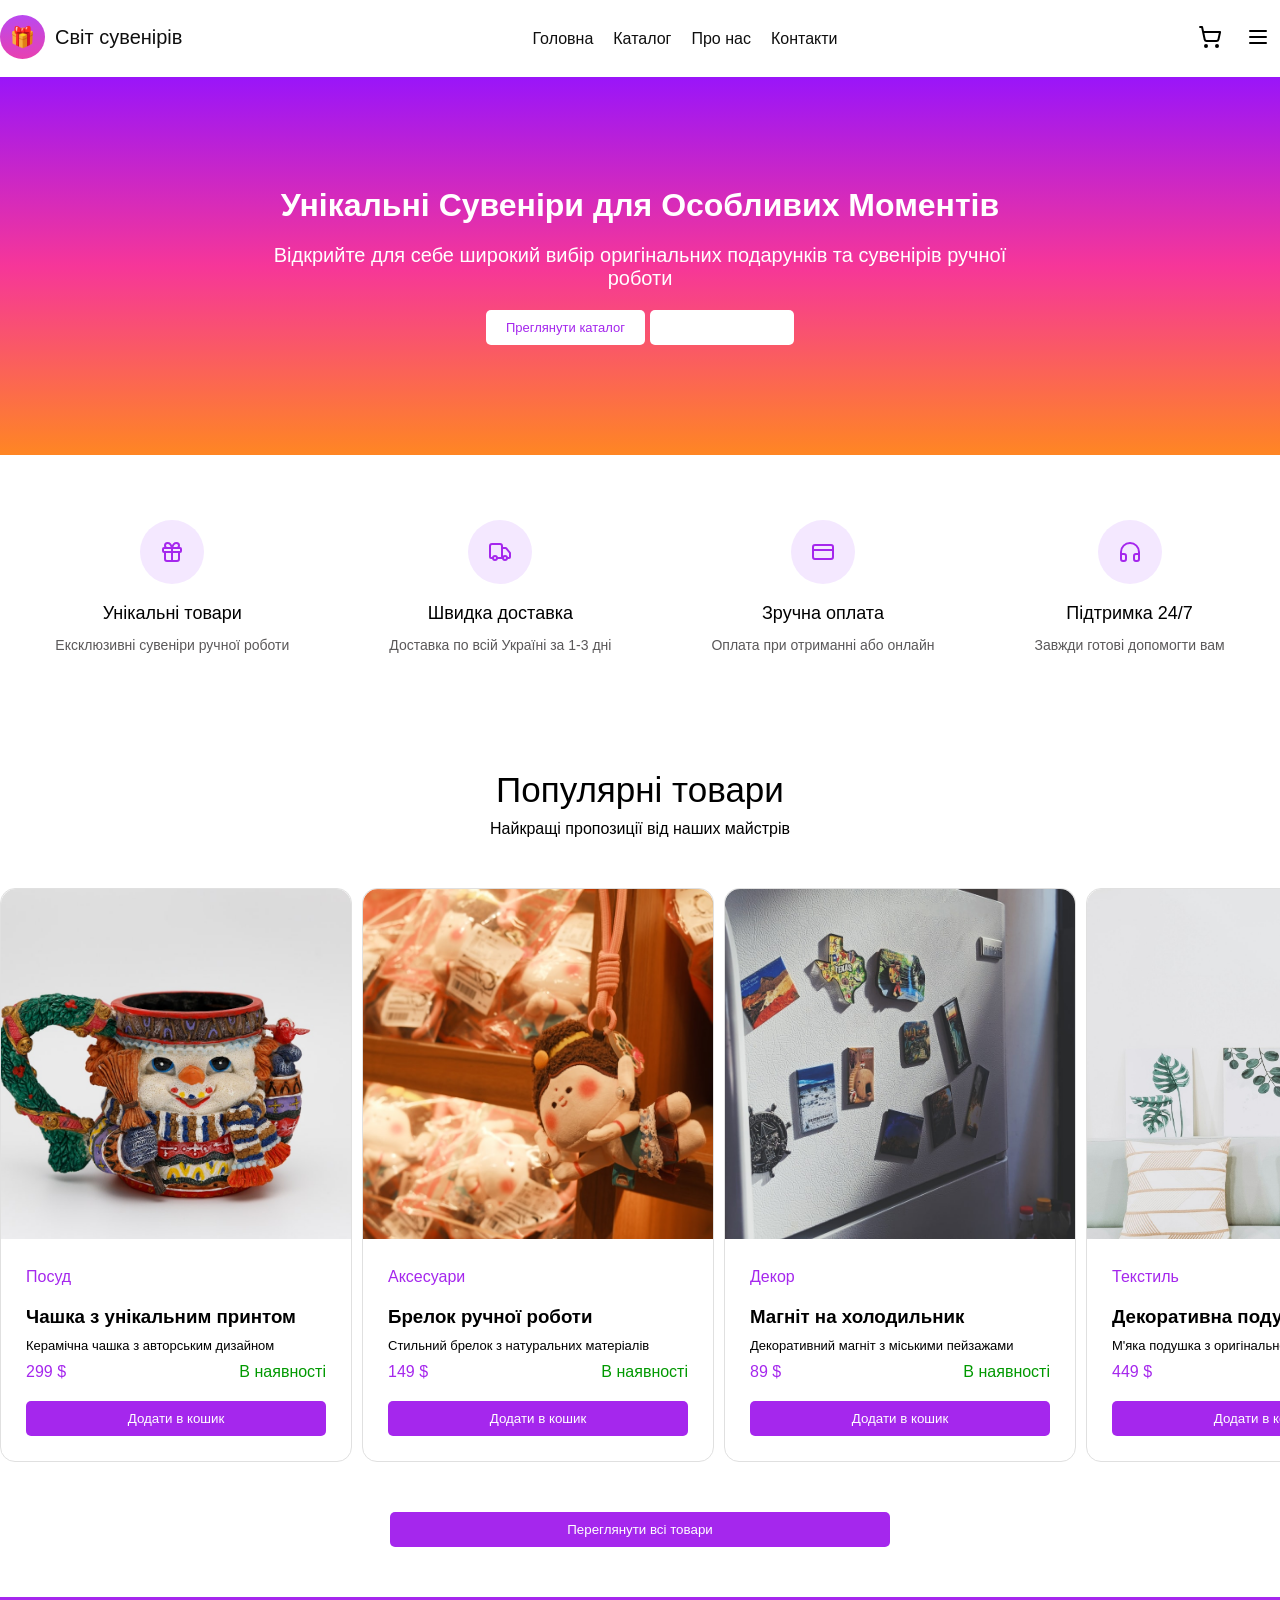
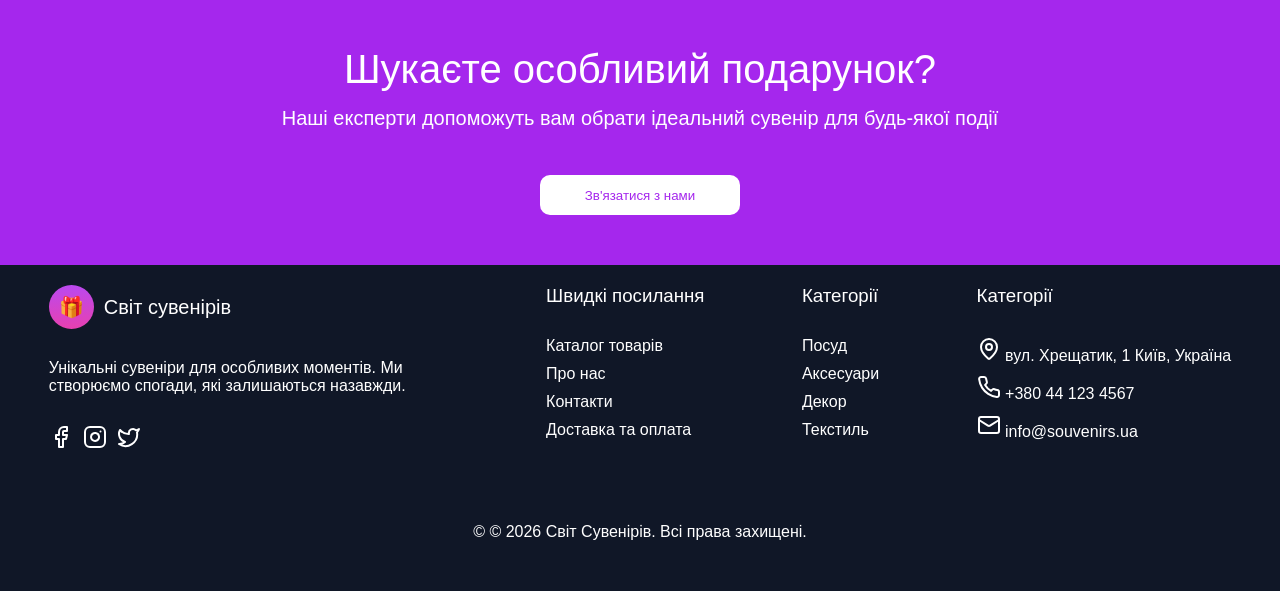
==== commit 6548d0c4: "Add files via upload" ====
--- a/lesson 8/index.html
+++ b/lesson 8/index.html
@@ -126,7 +126,7 @@
                 </div>
             </article>
         </div>
-        <button class="all-tov">Переглянути всі товари</button>
+        <span class="all-tov"><button class="all-tov-btn">Переглянути всі товари</button></span>
     </section>
     <section class="send">
         <h2>Шукаєте особливий подарунок?</h2>
@@ -140,7 +140,7 @@
             <div class="logo">
                 <a href="#">
                     <span class="logo-icon">🎁</span>
-                    <span class="logo-tittle">Світ сувенірів</span>
+                    <span class="logo-tittle2">Світ сувенірів</span>
                 </a>
             </div>
             <p>Унікальні сувеніри для особливих моментів. Ми створюємо спогади, які залишаються назавжди.</p>
--- a/lesson 8/style/style.css
+++ b/lesson 8/style/style.css
@@ -11,10 +11,6 @@
     margin: 0 auto;
 }
 
-main{
-    margin: 0 100px;
-}
-
 .header-top{
     display: flex;
     justify-content: space-between;
@@ -57,7 +53,7 @@
     color: #ba49f0;
 }
 
-.header-top-btn{
+.header-top-btn button{
     border: none;
     padding: 10px;
     background: transparent;
@@ -152,6 +148,7 @@
 .catalog{
     display: flex;
     flex-direction: column;
+    justify-content: center;
 }
 
 .catalog-top{
@@ -172,13 +169,17 @@
     display: flex;
     flex-direction: row;
     align-items: center;
-    justify-content: space-around;
-    /*column-gap: 30px;*/
+    justify-content: space-between;
+    column-gap: 10px;
 }
 
 .card{
     border: 1px solid #e0e0e0;
     border-radius: 15px;
+}
+
+.card:hover{
+    box-shadow: 2px 2px 4px #101727;
 }
 
 .label{
@@ -232,11 +233,101 @@
 .all-tov{
     display: flex;
     justify-content: center;
+}
+
+.all-tov-btn{
+    display: flex;
+    justify-content: center;
     padding: 10px 0;
     background: #a527ed;
     color: white;
     border: none;
-    margin-top: 10px;
+    margin-top: 50px;
+    margin-bottom: 50px;
     border-radius: 5px;
     width: 500px;
-}+}
+
+.send{
+    display: flex;
+    flex-direction: column;
+    align-items: center;
+    background: #a527ed;
+    color: white;
+    padding: 50px 0;
+    row-gap: 15px;
+}
+
+.send h2{
+    font-size: 40px;
+    font-weight: 500;
+}
+
+.send p{
+    font-size: 20px;
+    font-weight: 300;
+}
+
+.send button{
+    display: flex;
+    justify-content: center;
+    align-items: center;
+    padding: 10px 0;
+    background: white;
+    color: #a527ed;
+    border: none;
+    margin-top: 30px;
+    border-radius: 10px;
+    width: 200px;
+    height: 40px;
+}
+
+.footer-top{
+    display: flex;
+    flex-direction: row;
+    justify-content: space-around;
+    background: #101727;
+    color: white;
+    padding: 20px 0;
+}
+
+.column{
+    max-width: 400px;
+    display: flex;
+    flex-direction: column;
+    row-gap: 30px;
+}
+
+.column ul{
+    display: flex;
+    flex-direction: column;
+    row-gap: 10px;
+}
+
+.column h3{
+    font-weight: 450;
+}
+
+.column ul li a{
+    text-decoration: none;
+    color: white;
+    font-weight: 200;
+}
+
+.footer-social ul{
+    display: flex;
+    flex-direction: row;
+    column-gap: 10px;
+}
+
+.logo-tittle2{
+    color: white;
+}
+
+.footer-bottom{
+    display: flex;
+    justify-content: center;
+    color: white;
+    background: #101727;
+    padding: 50px 0;
+}
